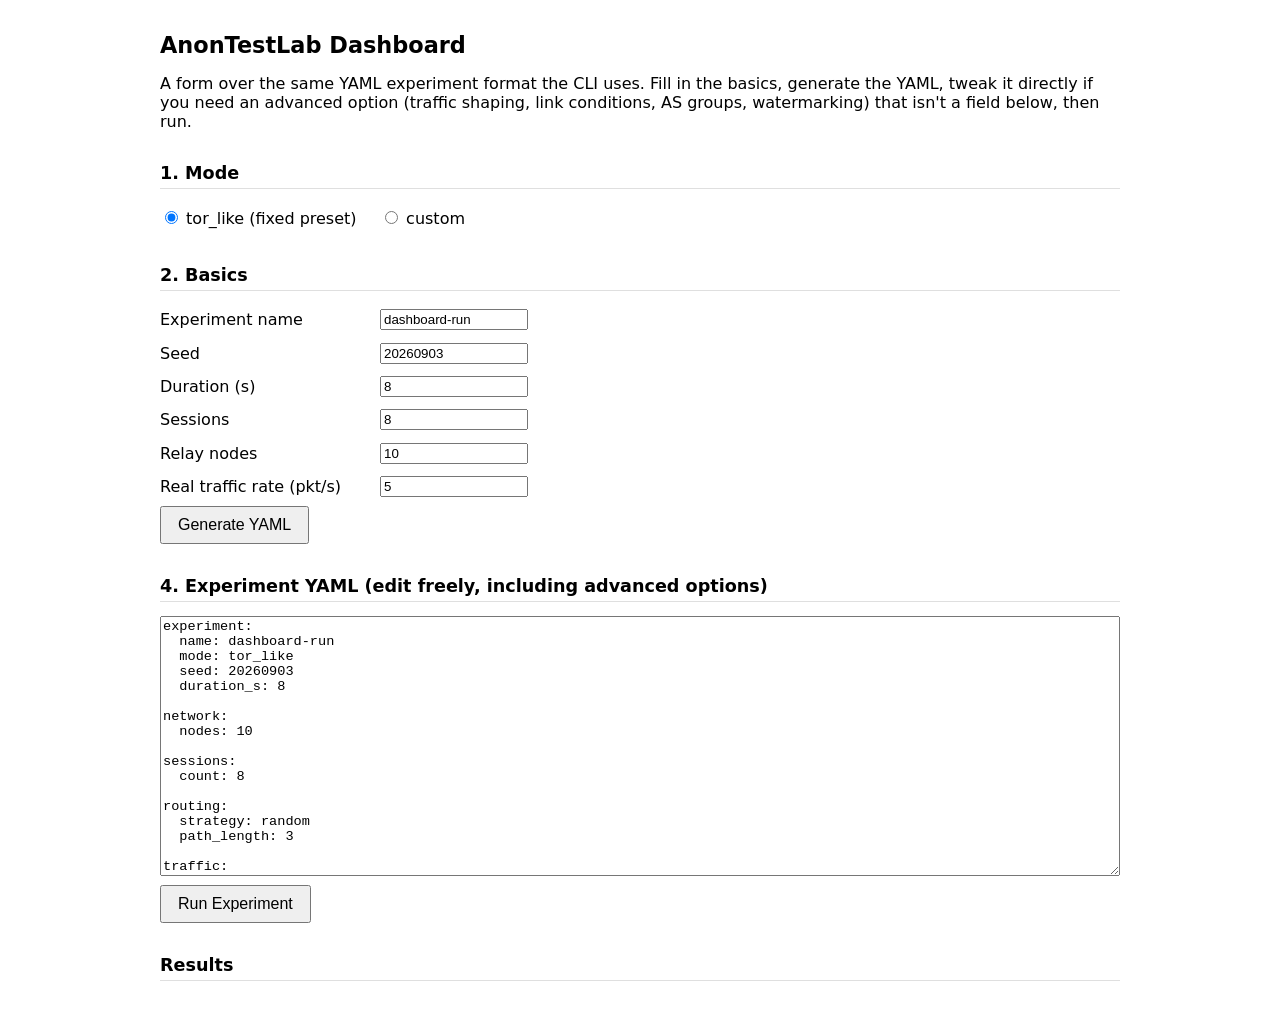
==== anontestlab/dashboard/static/index.html @ 92774457 "Initial commit: AnonTestLab v0.2 A real local network emulator for evaluating anonymous communicatio" ====
<!doctype html>
<html lang="en">
<head>
<meta charset="utf-8">
<title>AnonTestLab Dashboard</title>
<style>
  :root { color-scheme: light dark; }
  body { font-family: -apple-system, system-ui, sans-serif; max-width: 960px; margin: 2rem auto; padding: 0 1rem; }
  h1 { font-size: 1.4rem; }
  h2 { font-size: 1.1rem; margin-top: 2rem; border-bottom: 1px solid #8884; padding-bottom: .3rem; }
  fieldset { border: 1px solid #8884; border-radius: 8px; margin-bottom: 1rem; }
  legend { font-weight: 600; padding: 0 .4rem; }
  label { display: inline-block; min-width: 220px; margin: .3rem 0; }
  input[type=number], input[type=text], select { width: 140px; }
  .row { display: flex; align-items: center; margin: .3rem 0; flex-wrap: wrap; }
  .hidden { display: none !important; }
  textarea { width: 100%; min-height: 260px; font-family: ui-monospace, monospace; font-size: .85rem; box-sizing: border-box; }
  button { padding: .5rem 1rem; font-size: 1rem; cursor: pointer; margin-right: .5rem; }
  table { border-collapse: collapse; width: 100%; margin-top: .5rem; }
  td, th { border: 1px solid #8884; padding: .3rem .6rem; text-align: left; font-size: .9rem; }
  #status { margin: .5rem 0; font-style: italic; }
  #error { color: #c0392b; white-space: pre-wrap; }
</style>
</head>
<body>
<h1>AnonTestLab Dashboard</h1>
<p>A form over the same YAML experiment format the CLI uses. Fill in the
basics, generate the YAML, tweak it directly if you need an advanced
option (traffic shaping, link conditions, AS groups, watermarking) that
isn't a field below, then run.</p>

<h2>1. Mode</h2>
<div class="row">
  <label><input type="radio" name="mode" value="tor_like" checked onchange="onModeChange()"> tor_like (fixed preset)</label>
  <label><input type="radio" name="mode" value="custom" onchange="onModeChange()"> custom</label>
</div>

<h2>2. Basics</h2>
<div class="row"><label for="name">Experiment name</label><input type="text" id="name" value="dashboard-run"></div>
<div class="row"><label for="seed">Seed</label><input type="number" id="seed" value="20260903"></div>
<div class="row"><label for="duration_s">Duration (s)</label><input type="number" id="duration_s" value="8" step="0.5"></div>
<div class="row"><label for="num_sessions">Sessions</label><input type="number" id="num_sessions" value="8"></div>
<div class="row"><label for="num_nodes">Relay nodes</label><input type="number" id="num_nodes" value="10"></div>
<div class="row"><label for="real_rate">Real traffic rate (pkt/s)</label><input type="number" id="real_rate" value="5" step="0.5"></div>

<fieldset id="custom-fields">
<legend>3. Custom-only</legend>

<div class="row"><label for="path_length">Path length (hops)</label><input type="number" id="path_length" value="3"></div>
<div class="row"><label for="num_paths">Number of paths</label><input type="number" id="num_paths" value="1" onchange="onPathsChange()"></div>
<div class="row" id="split-row"><label for="split_strategy">Split strategy</label>
  <select id="split_strategy"><option value="round_robin">round_robin</option><option value="random">random</option></select>
</div>

<div class="row"><label><input type="checkbox" id="cover_enabled" onchange="onCoverChange()"> Enable cover traffic</label></div>
<div class="row hidden" id="cover-fields">
  <label for="cover_rate">Cover rate (pkt/s)</label><input type="number" id="cover_rate" value="5" step="0.5">
  <label for="cover_drop">Drop probability/hop</label><input type="number" id="cover_drop" value="0" step="0.05" min="0" max="1">
</div>

<div class="row"><label for="crypto_algorithm">Crypto algorithm</label>
  <select id="crypto_algorithm">
    <option value="none">none</option>
    <option value="aes256gcm" selected>aes256gcm</option>
    <option value="chacha20poly1305">chacha20poly1305</option>
  </select>
</div>

<div class="row"><label>Adversaries</label>
  <label style="min-width:auto; margin-right:1rem"><input type="checkbox" id="adv_global" checked> global_observer</label>
  <label style="min-width:auto; margin-right:1rem"><input type="checkbox" id="adv_compromise" onchange="onCompromiseChange()"> path_compromise</label>
  <label style="min-width:auto"><input type="checkbox" id="adv_watermark"> watermark</label>
</div>
<div class="row hidden" id="compromise-fields">
  <label for="compromised_fraction">Compromised fraction</label><input type="number" id="compromised_fraction" value="0.1" step="0.05" min="0" max="1">
  <label for="compromise_trials">Monte Carlo trials</label><input type="number" id="compromise_trials" value="2000">
</div>
</fieldset>

<div class="row">
  <button onclick="generateYaml()">Generate YAML</button>
</div>

<h2>4. Experiment YAML (edit freely, including advanced options)</h2>
<textarea id="yaml"></textarea>

<div class="row">
  <button onclick="runExperiment()">Run Experiment</button>
</div>
<div id="status"></div>
<div id="error"></div>

<h2>Results</h2>
<div id="results"></div>

<script>
function onModeChange() {
  const custom = document.querySelector('input[name=mode]:checked').value === 'custom';
  document.getElementById('custom-fields').classList.toggle('hidden', !custom);
}
function onCoverChange() {
  document.getElementById('cover-fields').classList.toggle('hidden', !document.getElementById('cover_enabled').checked);
}
function onCompromiseChange() {
  document.getElementById('compromise-fields').classList.toggle('hidden', !document.getElementById('adv_compromise').checked);
}
function onPathsChange() {
  document.getElementById('split-row').classList.toggle('hidden', Number(document.getElementById('num_paths').value) <= 1);
}
onModeChange(); onCoverChange(); onCompromiseChange(); onPathsChange();

function val(id) { return document.getElementById(id).value; }
function checked(id) { return document.getElementById(id).checked; }

function generateYaml() {
  const mode = document.querySelector('input[name=mode]:checked').value;
  const lines = [];
  lines.push('experiment:');
  lines.push(`  name: ${val('name')}`);
  lines.push(`  mode: ${mode}`);
  lines.push(`  seed: ${val('seed')}`);
  lines.push(`  duration_s: ${val('duration_s')}`);
  lines.push('');
  lines.push('network:');
  lines.push(`  nodes: ${val('num_nodes')}`);
  lines.push('');
  lines.push('sessions:');
  lines.push(`  count: ${val('num_sessions')}`);
  lines.push('');

  if (mode === 'tor_like') {
    lines.push('routing:');
    lines.push('  strategy: random');
    lines.push('  path_length: 3');
    lines.push('');
    lines.push('traffic:');
    lines.push(`  real_rate: ${val('real_rate')}`);
    lines.push('  cover_rate: 0');
    lines.push('');
    lines.push('adversary:');
    lines.push('  type: global_observer');
  } else {
    const numPaths = Number(val('num_paths')) || 1;
    lines.push('routing:');
    if (numPaths > 1) {
      lines.push('  paths:');
      for (let i = 0; i < numPaths; i++) {
        lines.push('    - strategy: random');
        lines.push(`      path_length: ${val('path_length')}`);
      }
      lines.push(`  split_strategy: ${val('split_strategy')}`);
    } else {
      lines.push('  strategy: random');
      lines.push(`  path_length: ${val('path_length')}`);
    }
    lines.push('');
    lines.push('traffic:');
    lines.push(`  real_rate: ${val('real_rate')}`);
    if (checked('cover_enabled')) {
      lines.push(`  cover_rate: ${val('cover_rate')}`);
      lines.push('');
      lines.push('cover_behaviour:');
      lines.push(`  drop_probability: ${val('cover_drop')}`);
    } else {
      lines.push('  cover_rate: 0');
    }
    lines.push('');
    lines.push('crypto:');
    lines.push(`  algorithm: ${val('crypto_algorithm')}`);
    lines.push('');

    const advTypes = [];
    if (checked('adv_global')) advTypes.push('global_observer');
    if (checked('adv_compromise')) advTypes.push('path_compromise');
    if (checked('adv_watermark')) advTypes.push('watermark');
    lines.push('adversary:');
    lines.push(`  types: [${advTypes.join(', ')}]`);
    if (checked('adv_compromise')) {
      lines.push(`  compromised_fraction: ${val('compromised_fraction')}`);
      lines.push(`  compromise_trials: ${val('compromise_trials')}`);
    }
  }
  document.getElementById('yaml').value = lines.join('\n') + '\n';
}
generateYaml();

async function runExperiment() {
  const statusEl = document.getElementById('status');
  const errorEl = document.getElementById('error');
  const resultsEl = document.getElementById('results');
  errorEl.textContent = '';
  resultsEl.innerHTML = '';
  statusEl.textContent = 'Running: this spawns real relay subprocesses and waits out the experiment duration, so it can take a while...';
  try {
    const resp = await fetch('/api/run', {
      method: 'POST',
      headers: { 'Content-Type': 'application/json' },
      body: JSON.stringify({ yaml_text: document.getElementById('yaml').value }),
    });
    const data = await resp.json();
    if (!resp.ok) {
      throw new Error(data.detail || `HTTP ${resp.status}`);
    }
    statusEl.textContent = `Done, written to ${data.out_dir}/`;
    resultsEl.appendChild(metricsTable(data.name, data.metrics));
    if (data.baseline) {
      resultsEl.appendChild(compareTable(data.baseline.name, data.baseline.metrics, data.name, data.metrics));
    }
  } catch (e) {
    statusEl.textContent = '';
    errorEl.textContent = 'Error: ' + e.message;
  }
}

function fmt(v) {
  if (v === null || v === undefined) return 'nan';
  if (typeof v === 'number' && !Number.isInteger(v)) return v.toFixed(4);
  return String(v);
}

function metricsTable(name, metrics) {
  const table = document.createElement('table');
  table.innerHTML = `<caption>${name}</caption><tr><th>metric</th><th>value</th></tr>` +
    Object.entries(metrics).map(([k, v]) => `<tr><td>${k}</td><td>${fmt(v)}</td></tr>`).join('');
  return table;
}

function compareTable(baseName, baseMetrics, treatName, treatMetrics) {
  const keys = [...new Set([...Object.keys(baseMetrics), ...Object.keys(treatMetrics)])].sort();
  const table = document.createElement('table');
  table.innerHTML = `<caption>Baseline comparison (${baseName} vs ${treatName})</caption>` +
    `<tr><th>metric</th><th>${baseName}</th><th>${treatName}</th></tr>` +
    keys.map(k => `<tr><td>${k}</td><td>${fmt(baseMetrics[k])}</td><td>${fmt(treatMetrics[k])}</td></tr>`).join('');
  return table;
}
</script>
</body>
</html>
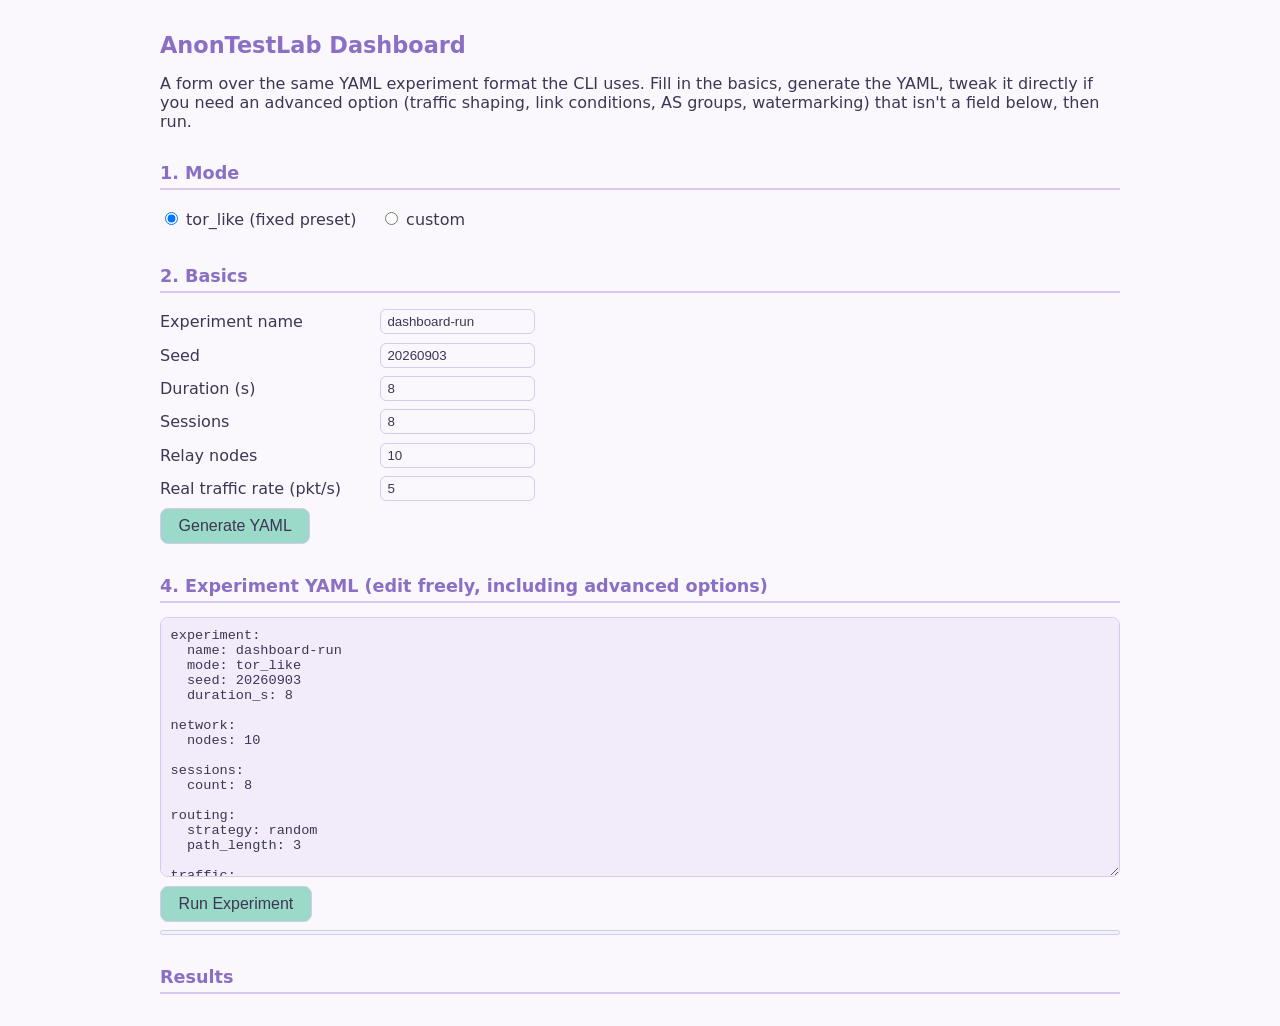
==== commit 521b4b96: "Add a pastel color theme to the dashboard Lavender/mint/peach palette via CSS variables, with dark-m" ====
--- a/anontestlab/dashboard/static/index.html
+++ b/anontestlab/dashboard/static/index.html
@@ -4,22 +4,118 @@
 <meta charset="utf-8">
 <title>AnonTestLab Dashboard</title>
 <style>
-  :root { color-scheme: light dark; }
-  body { font-family: -apple-system, system-ui, sans-serif; max-width: 960px; margin: 2rem auto; padding: 0 1rem; }
-  h1 { font-size: 1.4rem; }
-  h2 { font-size: 1.1rem; margin-top: 2rem; border-bottom: 1px solid #8884; padding-bottom: .3rem; }
-  fieldset { border: 1px solid #8884; border-radius: 8px; margin-bottom: 1rem; }
-  legend { font-weight: 600; padding: 0 .4rem; }
+  :root {
+    color-scheme: light dark;
+    --bg: #faf7fd;
+    --surface: #f2ecfa;
+    --surface-alt: #eaf6f3;
+    --border: #d9c9ef;
+    --accent: #a892d8;
+    --accent-strong: #8a6fc4;
+    --mint: #9bd9c8;
+    --peach: #f5c9a8;
+    --pink: #eab8c4;
+    --text: #3c3752;
+    --text-soft: #746e8c;
+  }
+  @media (prefers-color-scheme: dark) {
+    :root {
+      --bg: #211f2e;
+      --surface: #2b2740;
+      --surface-alt: #24303a;
+      --border: #473f66;
+      --accent: #c3b0ec;
+      --accent-strong: #d6c6f7;
+      --mint: #8fd6c2;
+      --peach: #e3b78f;
+      --pink: #e3a9ba;
+      --text: #e9e5f7;
+      --text-soft: #b3accf;
+    }
+  }
+  body {
+    font-family: -apple-system, system-ui, sans-serif;
+    max-width: 960px;
+    margin: 2rem auto;
+    padding: 0 1rem;
+    background: var(--bg);
+    color: var(--text);
+  }
+  h1 { font-size: 1.4rem; color: var(--accent-strong); }
+  h2 {
+    font-size: 1.1rem;
+    margin-top: 2rem;
+    border-bottom: 2px solid var(--border);
+    padding-bottom: .3rem;
+    color: var(--accent-strong);
+  }
+  fieldset {
+    border: 1px solid var(--border);
+    border-radius: 10px;
+    margin-bottom: 1rem;
+    background: var(--surface);
+  }
+  legend { font-weight: 600; padding: 0 .5rem; color: var(--accent-strong); }
   label { display: inline-block; min-width: 220px; margin: .3rem 0; }
-  input[type=number], input[type=text], select { width: 140px; }
+  input[type=number], input[type=text], select {
+    width: 140px;
+    border: 1px solid var(--border);
+    border-radius: 6px;
+    background: var(--bg);
+    color: var(--text);
+    padding: .25rem .4rem;
+  }
+  input[type=checkbox] { accent-color: var(--accent); }
   .row { display: flex; align-items: center; margin: .3rem 0; flex-wrap: wrap; }
   .hidden { display: none !important; }
-  textarea { width: 100%; min-height: 260px; font-family: ui-monospace, monospace; font-size: .85rem; box-sizing: border-box; }
-  button { padding: .5rem 1rem; font-size: 1rem; cursor: pointer; margin-right: .5rem; }
-  table { border-collapse: collapse; width: 100%; margin-top: .5rem; }
-  td, th { border: 1px solid #8884; padding: .3rem .6rem; text-align: left; font-size: .9rem; }
-  #status { margin: .5rem 0; font-style: italic; }
+  textarea {
+    width: 100%;
+    min-height: 260px;
+    font-family: ui-monospace, monospace;
+    font-size: .85rem;
+    box-sizing: border-box;
+    border: 1px solid var(--border);
+    border-radius: 8px;
+    background: var(--surface);
+    color: var(--text);
+    padding: .6rem;
+  }
+  button {
+    padding: .5rem 1.1rem;
+    font-size: 1rem;
+    cursor: pointer;
+    margin-right: .5rem;
+    border: 1px solid var(--border);
+    border-radius: 8px;
+    background: var(--mint);
+    color: var(--text);
+    transition: filter .15s ease;
+  }
+  button:hover { filter: brightness(0.95); }
+  button:disabled { filter: grayscale(0.5); cursor: default; }
+  table {
+    border-collapse: collapse;
+    width: 100%;
+    margin-top: .5rem;
+    border: 1px solid var(--border);
+    border-radius: 8px;
+    overflow: hidden;
+  }
+  td, th { border: 1px solid var(--border); padding: .4rem .6rem; text-align: left; font-size: .9rem; }
+  th { background: var(--surface-alt); color: var(--accent-strong); }
+  caption { text-align: left; font-weight: 600; padding: .3rem 0; color: var(--accent-strong); }
+  #status { margin: .5rem 0; font-style: italic; color: var(--text-soft); }
   #error { color: #c0392b; white-space: pre-wrap; }
+  #progress {
+    font-family: ui-monospace, monospace;
+    font-size: .85rem;
+    margin: .3rem 0;
+    background: var(--surface-alt);
+    border: 1px solid var(--border);
+    border-radius: 8px;
+    padding: .1rem .8rem;
+  }
+  #progress div { padding: .25rem 0; }
 </style>
 </head>
 <body>
@@ -85,9 +181,10 @@
 <textarea id="yaml"></textarea>
 
 <div class="row">
-  <button onclick="runExperiment()">Run Experiment</button>
+  <button id="run-btn" onclick="runExperiment()">Run Experiment</button>
 </div>
 <div id="status"></div>
+<div id="progress"></div>
 <div id="error"></div>
 
 <h2>Results</h2>
@@ -184,13 +281,70 @@
 }
 generateYaml();
 
+function formatEvent(e) {
+  if (e.type === 'relays_ready') return `${e.num_nodes} relays ready`;
+  if (e.type === 'session_complete') {
+    const buildMs = (e.build_delay_s * 1000).toFixed(0);
+    return `session ${e.completed}/${e.total} complete (${e.real_delivered}/${e.real_sent} real delivered, build ${buildMs}ms)`;
+  }
+  if (e.type === 'session_failed') return `session ${e.completed}/${e.total} FAILED: ${e.error}`;
+  if (e.type === 'experiment_complete') {
+    return e.sessions_failed ? `${e.sessions_failed}/${e.total} session(s) failed` : 'experiment complete';
+  }
+  return e.type;
+}
+
+function pollUntilDone(progressEl) {
+  const statusEl = document.getElementById('status');
+  const errorEl = document.getElementById('error');
+  const resultsEl = document.getElementById('results');
+  let seen = 0;
+  return new Promise((resolve, reject) => {
+    async function tick() {
+      try {
+        const resp = await fetch('/api/status');
+        const data = await resp.json();
+        for (; seen < data.events.length; seen++) {
+          const line = document.createElement('div');
+          line.textContent = formatEvent(data.events[seen]);
+          progressEl.appendChild(line);
+        }
+        if (data.active) {
+          setTimeout(tick, 700);
+          return;
+        }
+        if (data.error) {
+          statusEl.textContent = '';
+          errorEl.textContent = 'Error: ' + data.error;
+        } else if (data.result) {
+          statusEl.textContent = `Done, written to ${data.result.out_dir}/`;
+          resultsEl.appendChild(metricsTable(data.result.name, data.result.metrics));
+          if (data.result.baseline) {
+            resultsEl.appendChild(compareTable(
+              data.result.baseline.name, data.result.baseline.metrics, data.result.name, data.result.metrics
+            ));
+          }
+        }
+        resolve();
+      } catch (e) {
+        reject(e);
+      }
+    }
+    tick();
+  });
+}
+
 async function runExperiment() {
   const statusEl = document.getElementById('status');
   const errorEl = document.getElementById('error');
   const resultsEl = document.getElementById('results');
+  const progressEl = document.getElementById('progress');
+  const runBtn = document.getElementById('run-btn');
   errorEl.textContent = '';
   resultsEl.innerHTML = '';
-  statusEl.textContent = 'Running: this spawns real relay subprocesses and waits out the experiment duration, so it can take a while...';
+  progressEl.innerHTML = '';
+  statusEl.textContent = 'Starting: this spawns real relay subprocesses...';
+  runBtn.disabled = true;
   try {
     const resp = await fetch('/api/run', {
       method: 'POST',
@@ -201,14 +355,13 @@
     if (!resp.ok) {
       throw new Error(data.detail || `HTTP ${resp.status}`);
     }
-    statusEl.textContent = `Done, written to ${data.out_dir}/`;
-    resultsEl.appendChild(metricsTable(data.name, data.metrics));
-    if (data.baseline) {
-      resultsEl.appendChild(compareTable(data.baseline.name, data.baseline.metrics, data.name, data.metrics));
-    }
+    statusEl.textContent = `Running ${data.name}...`;
+    await pollUntilDone(progressEl);
   } catch (e) {
     statusEl.textContent = '';
     errorEl.textContent = 'Error: ' + e.message;
+  } finally {
+    runBtn.disabled = false;
   }
 }
 
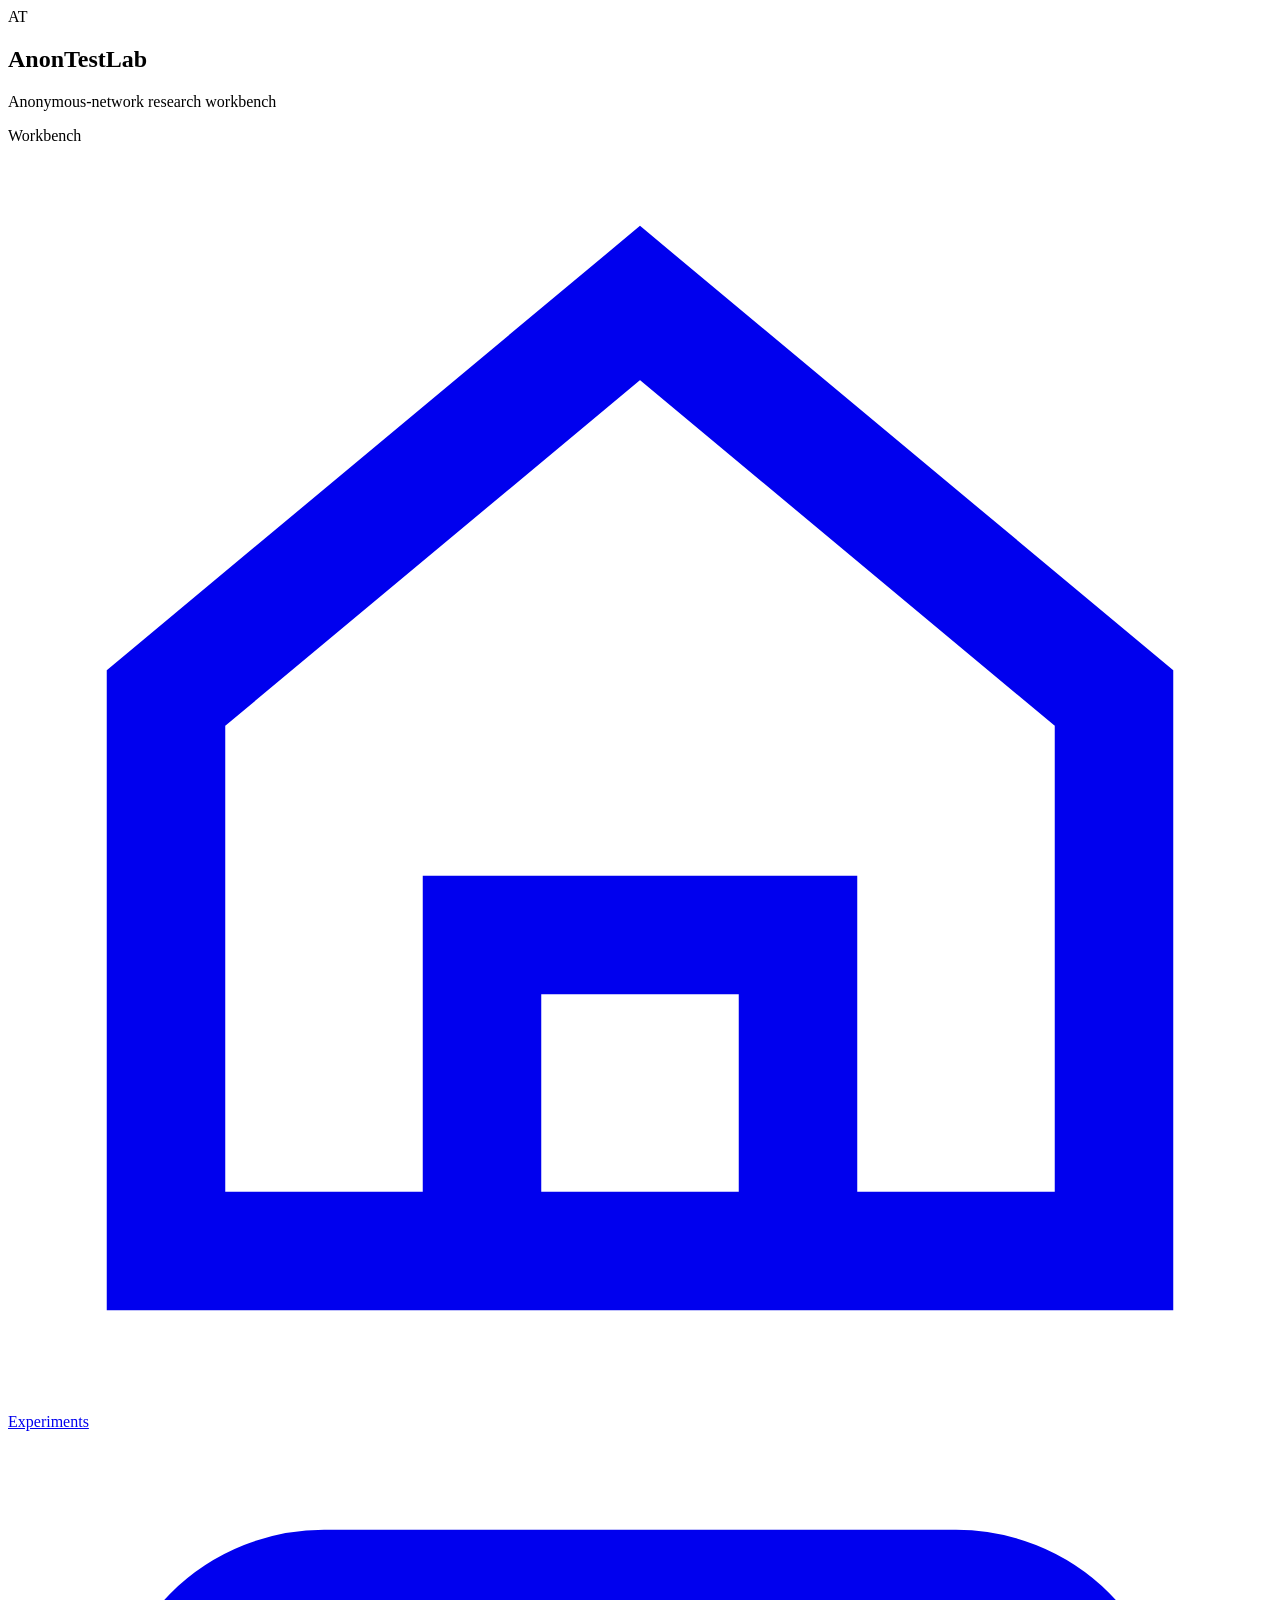
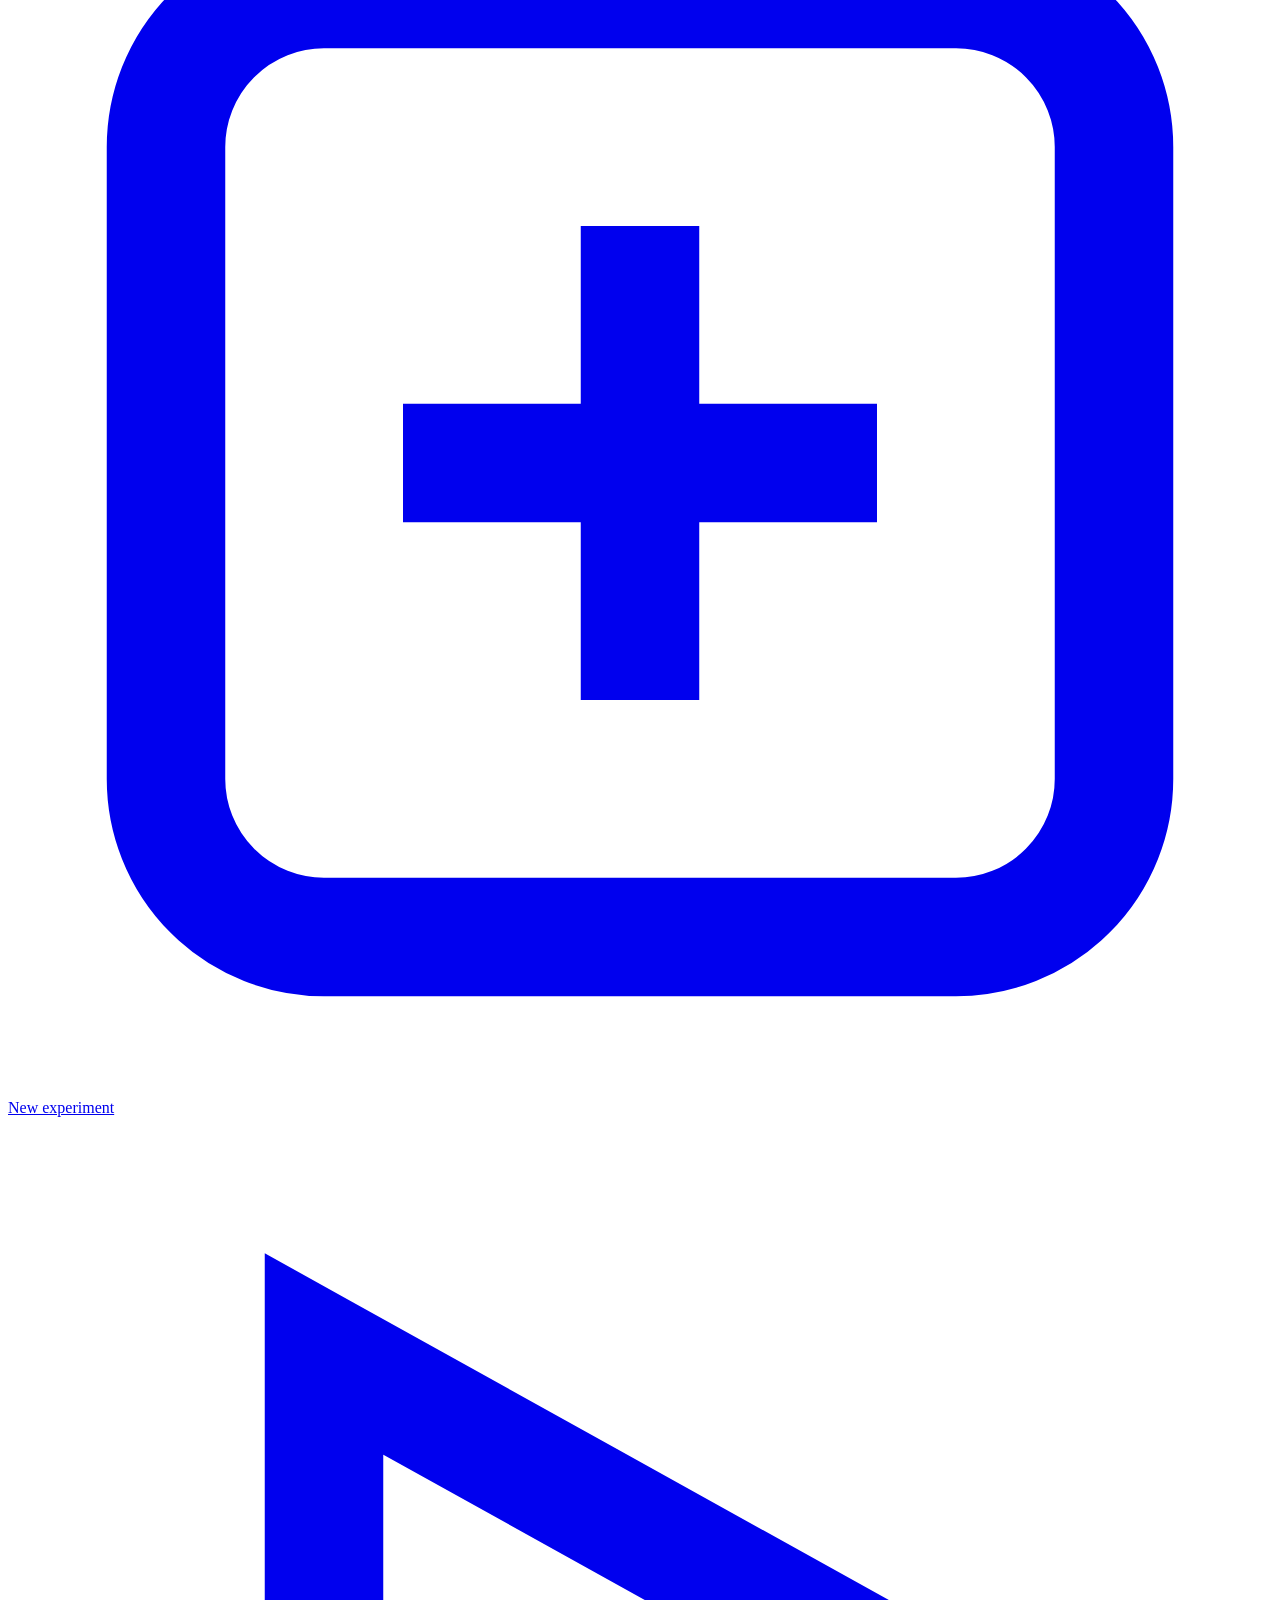
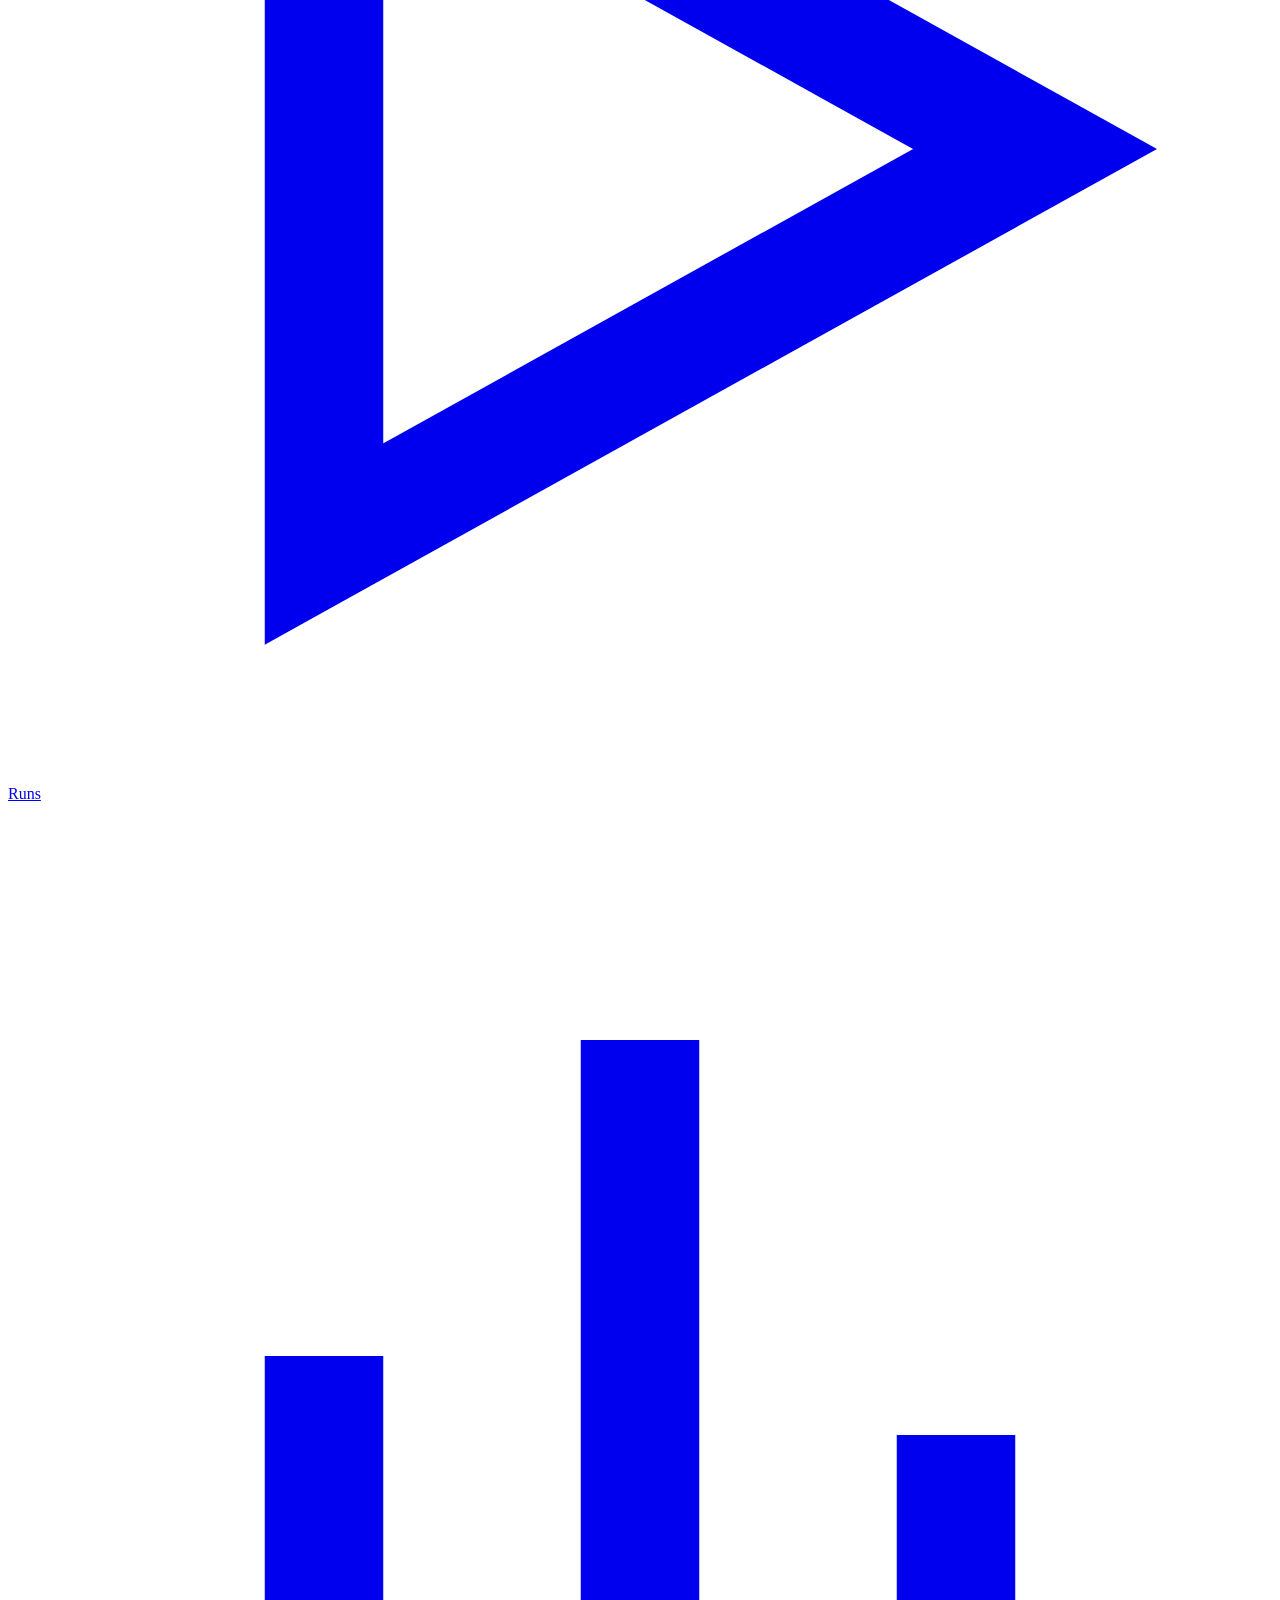
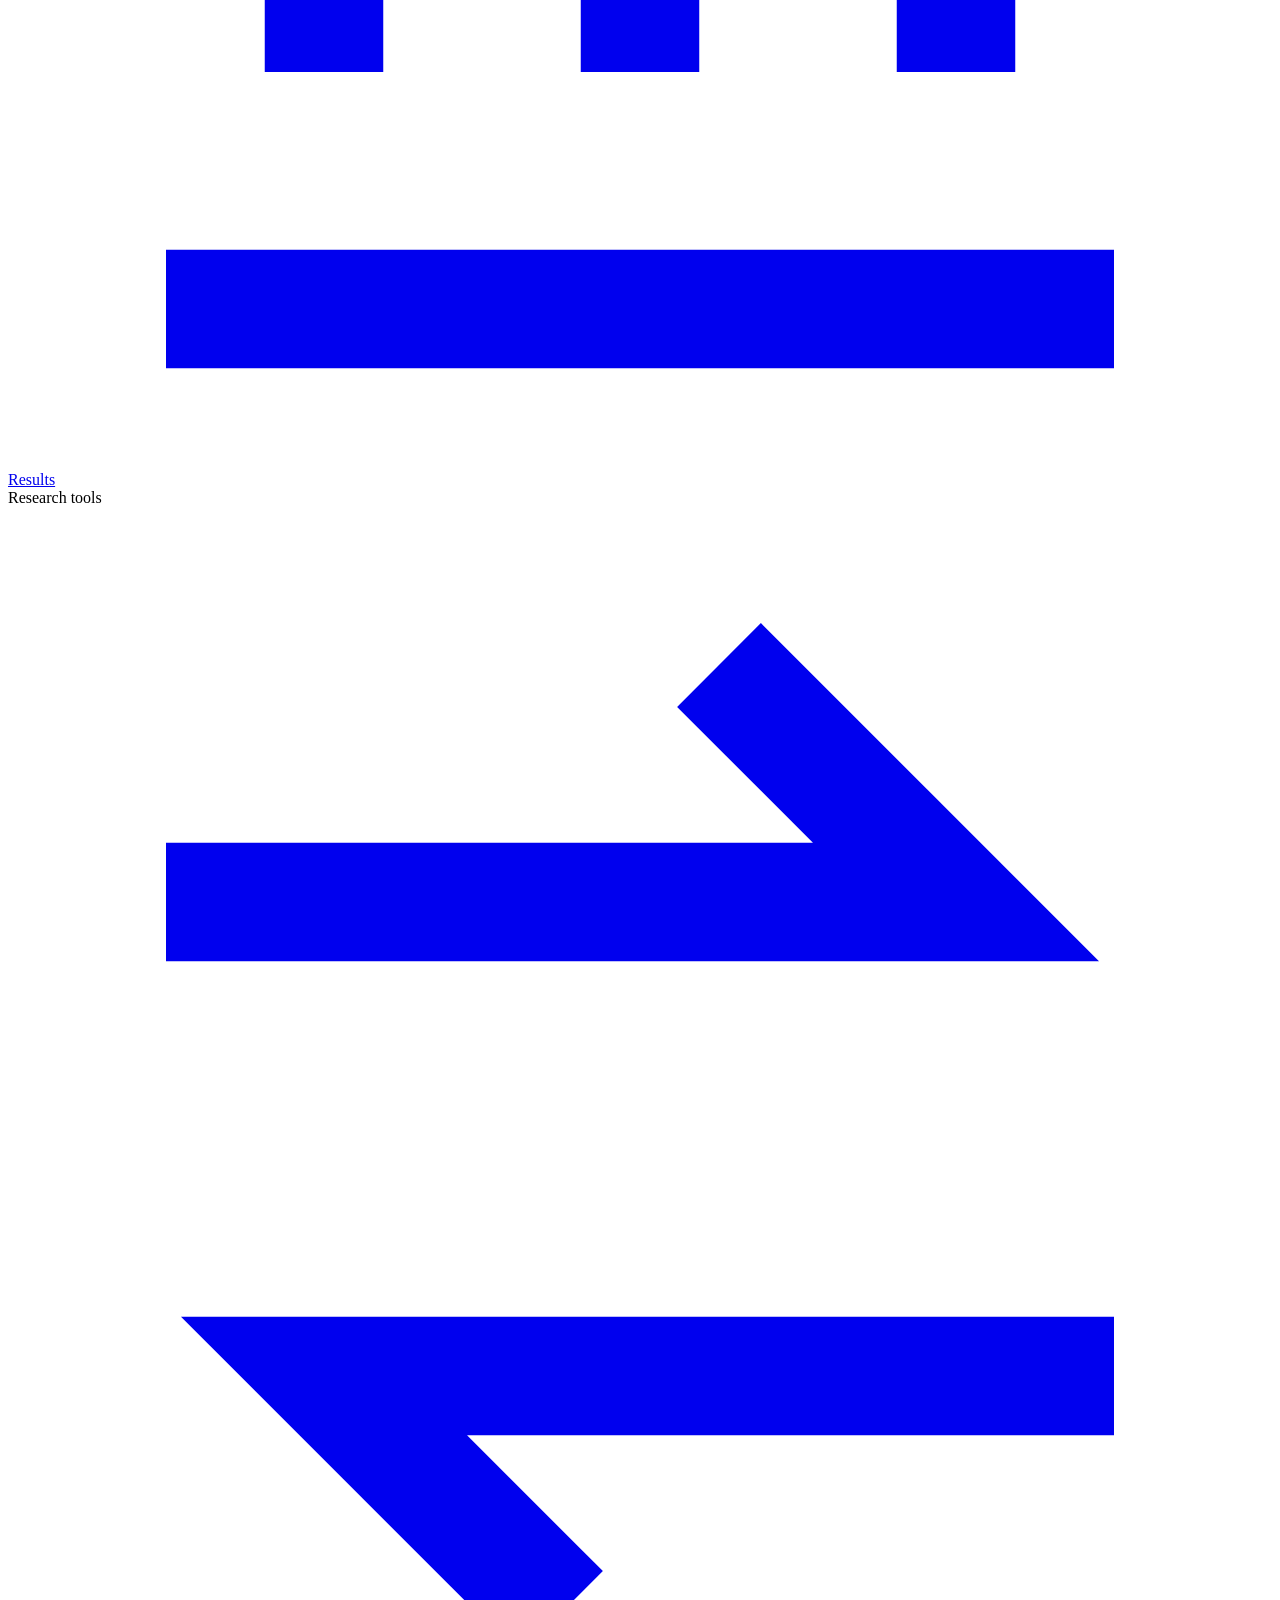
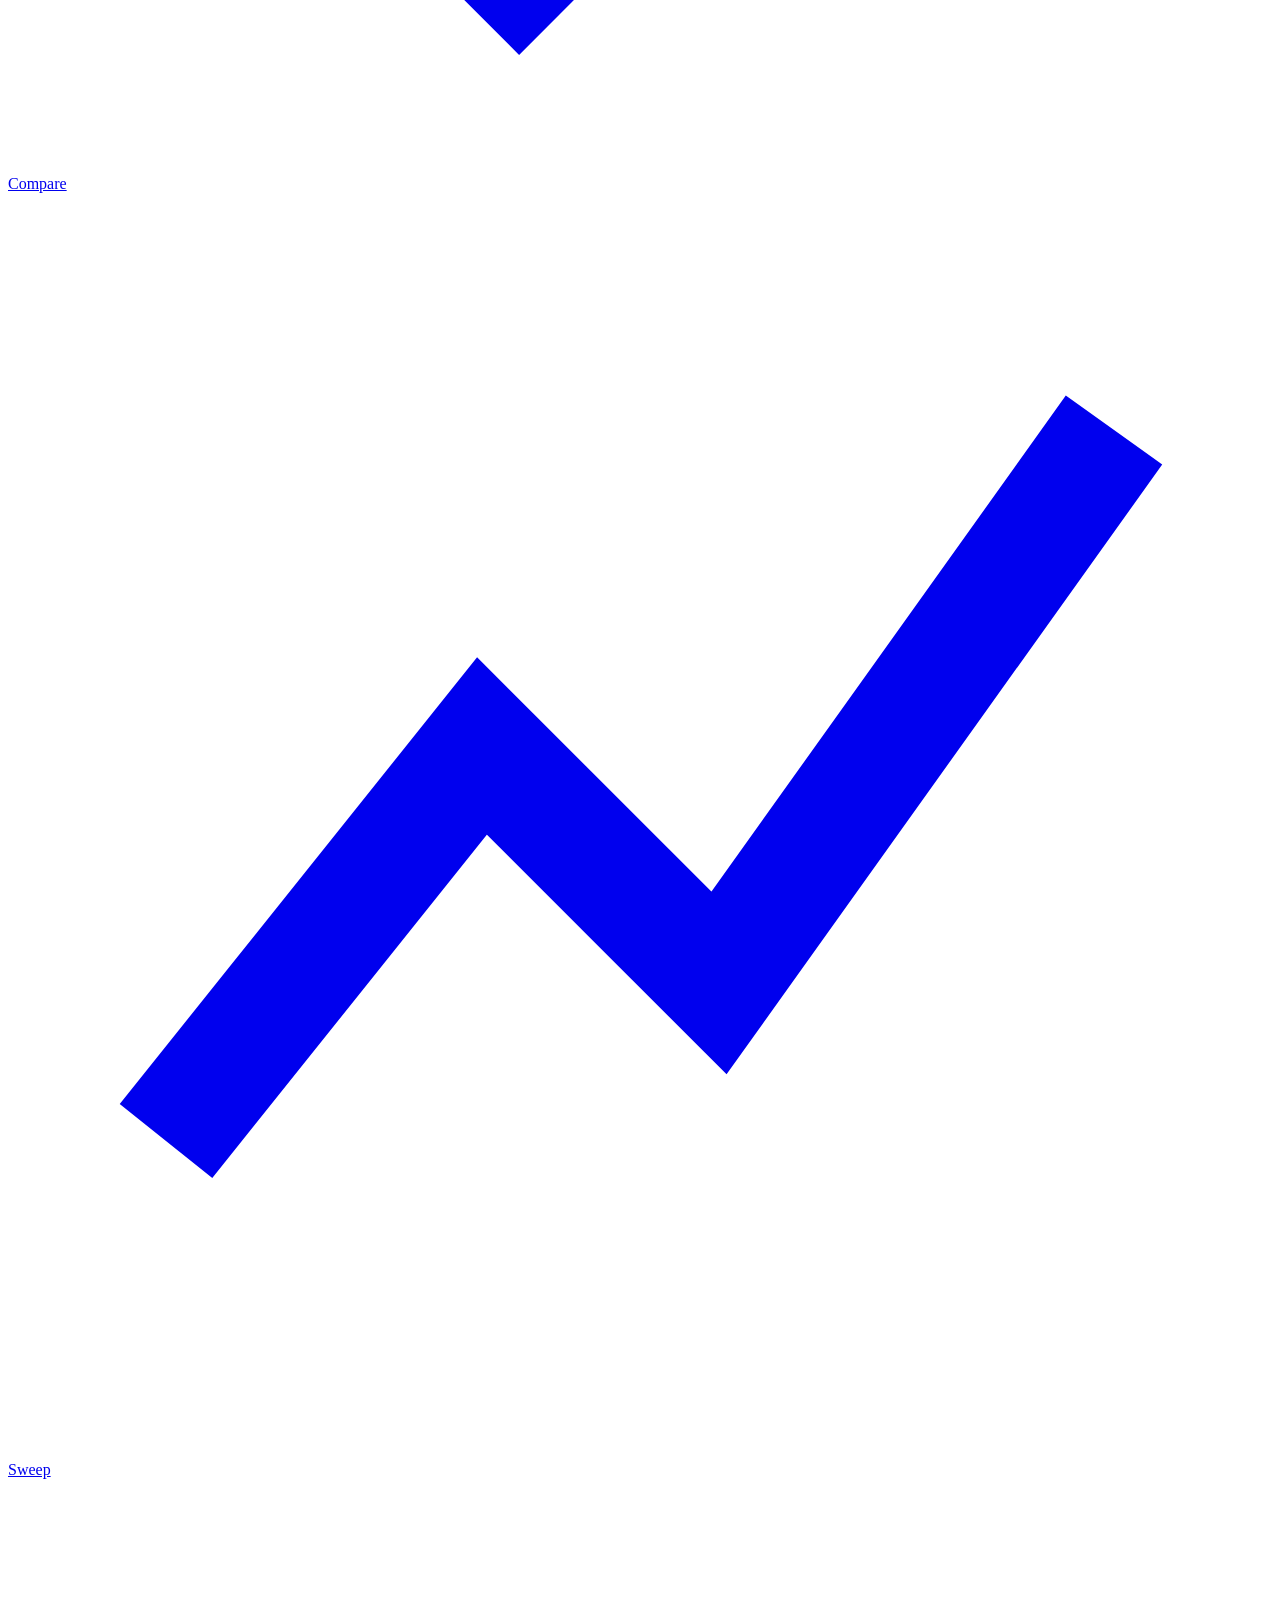
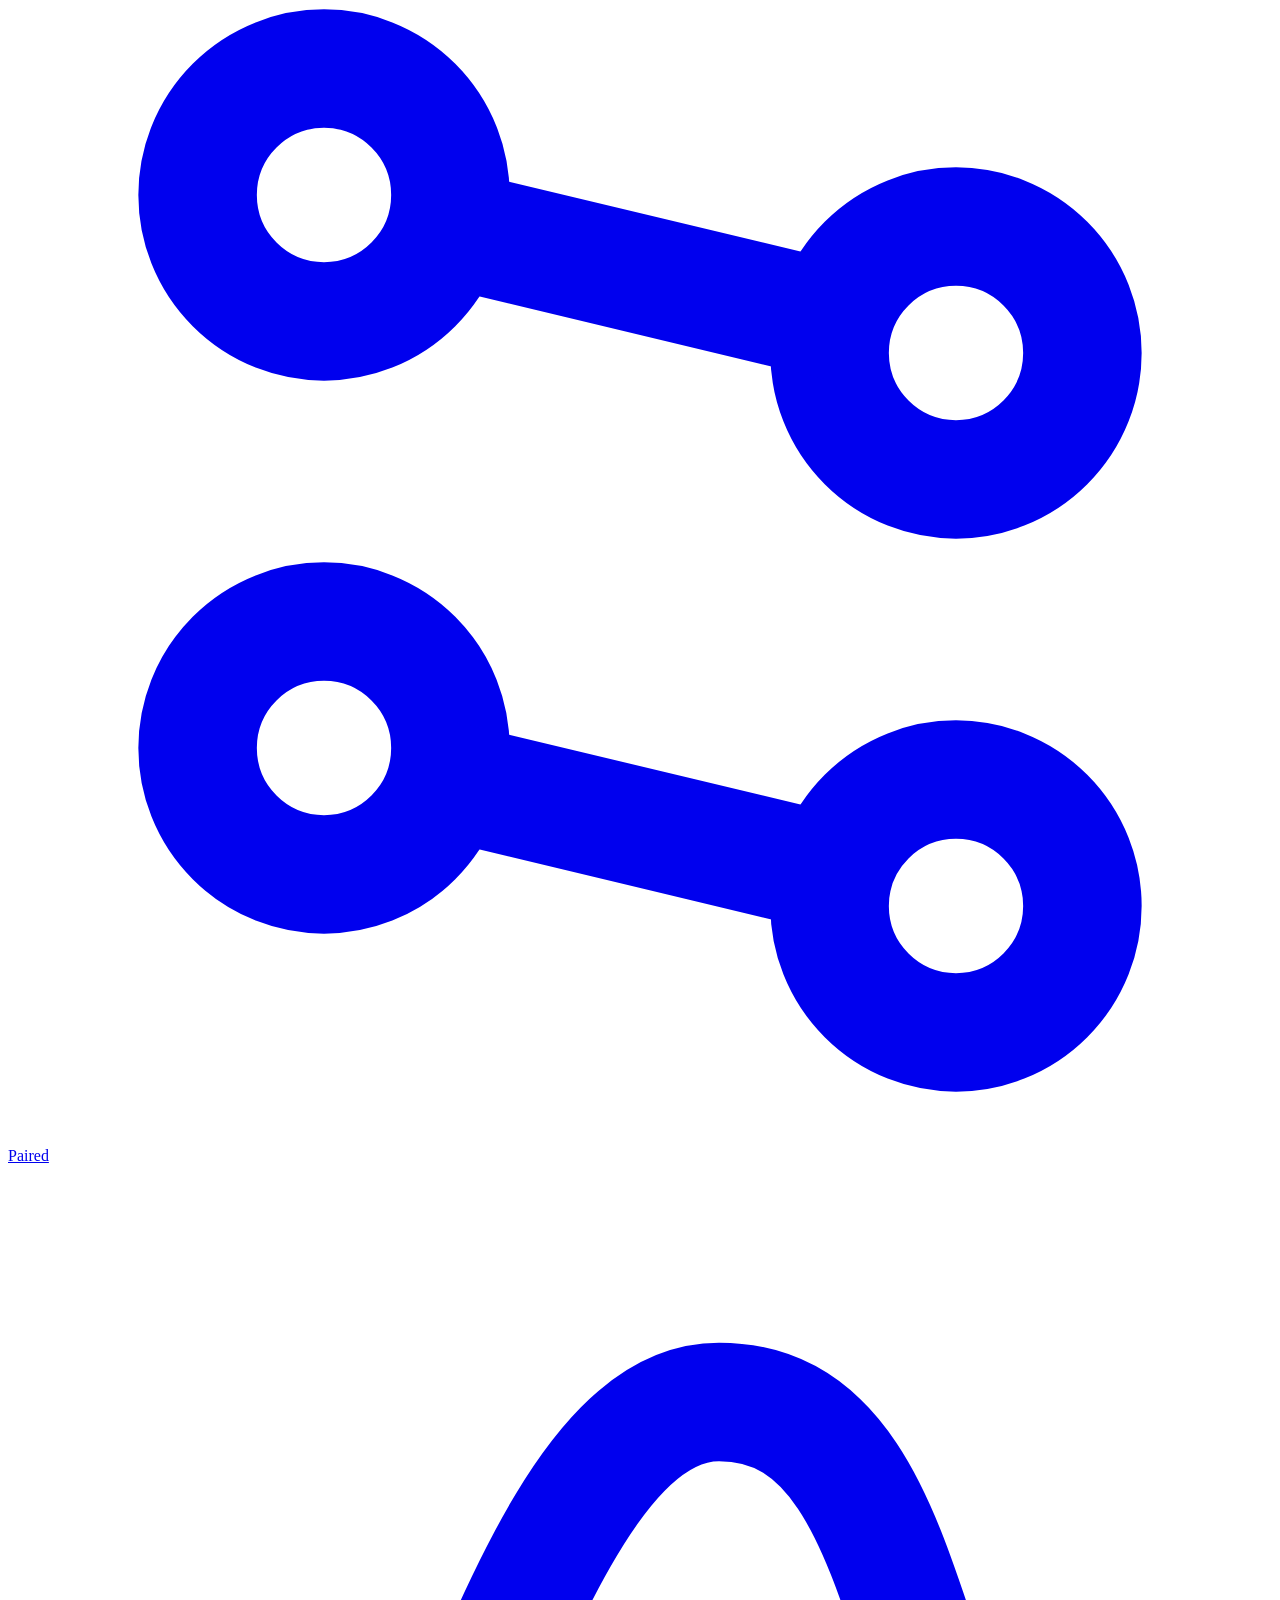
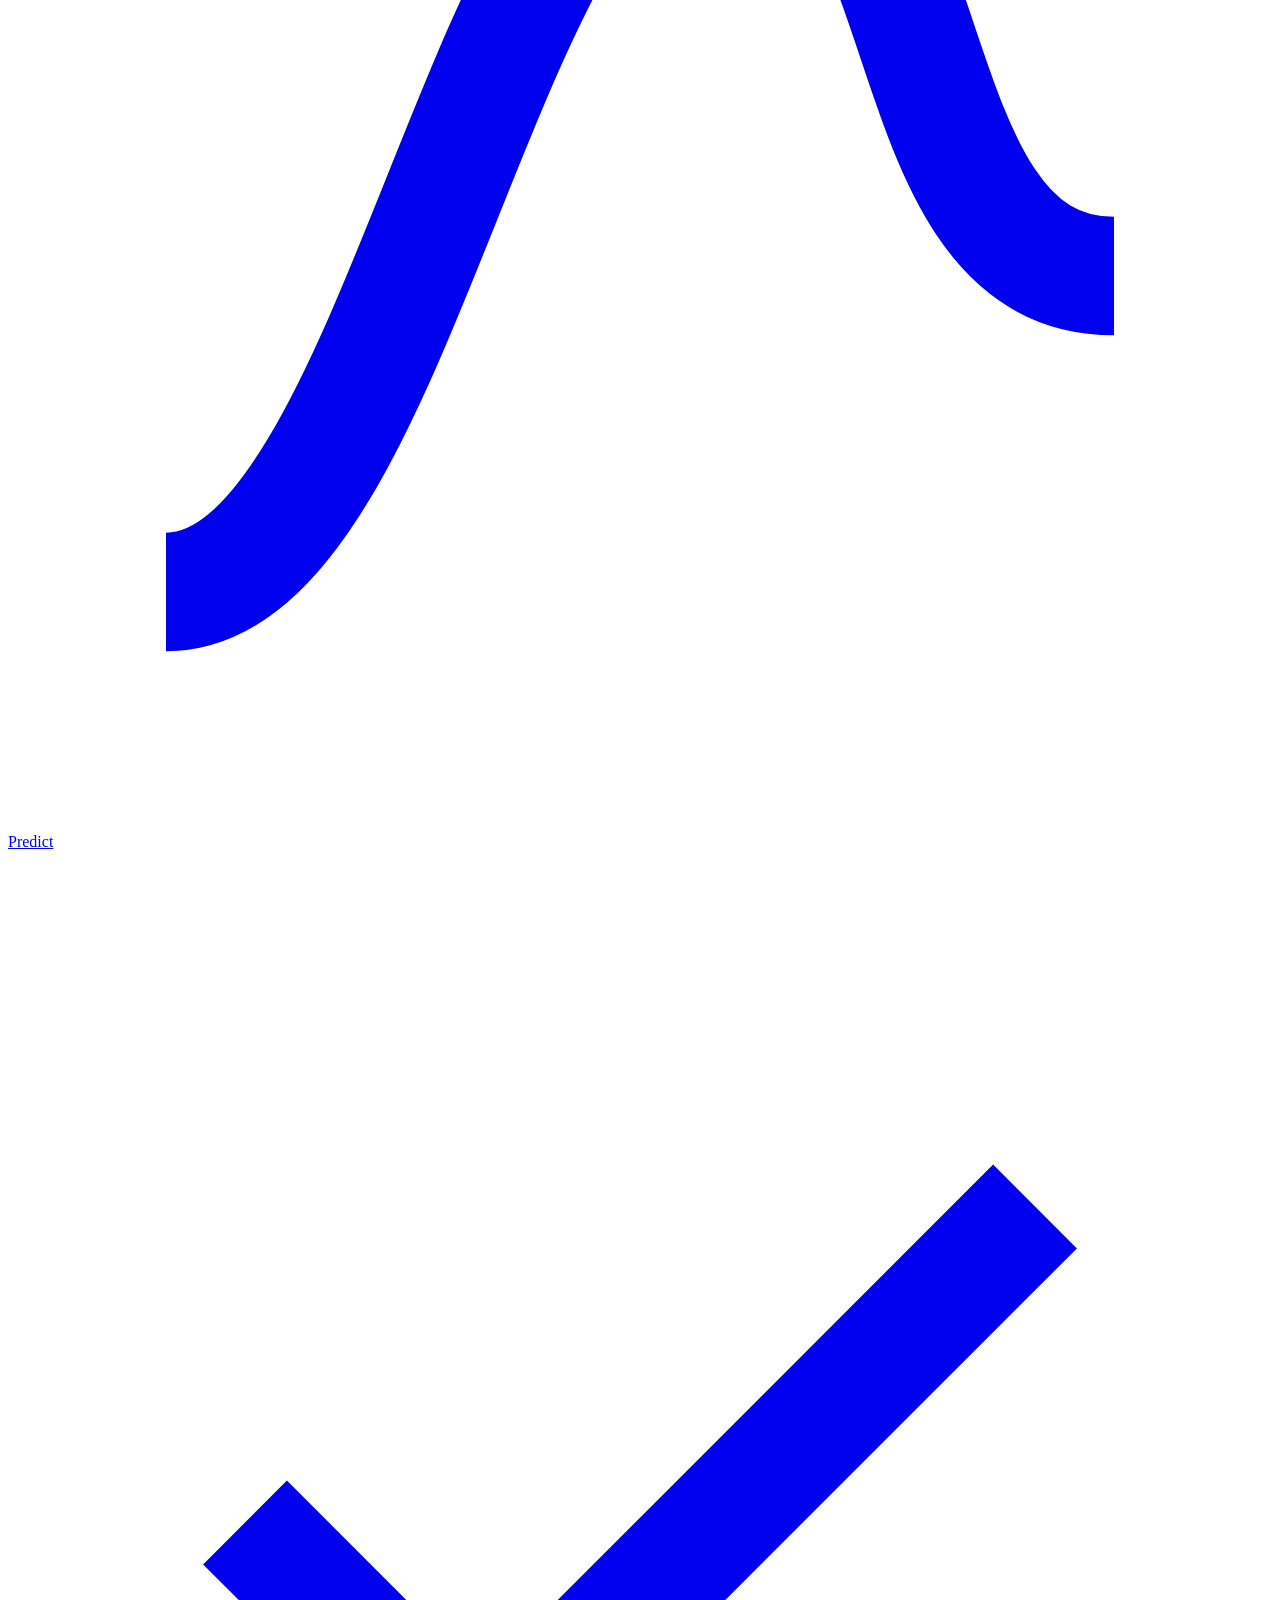
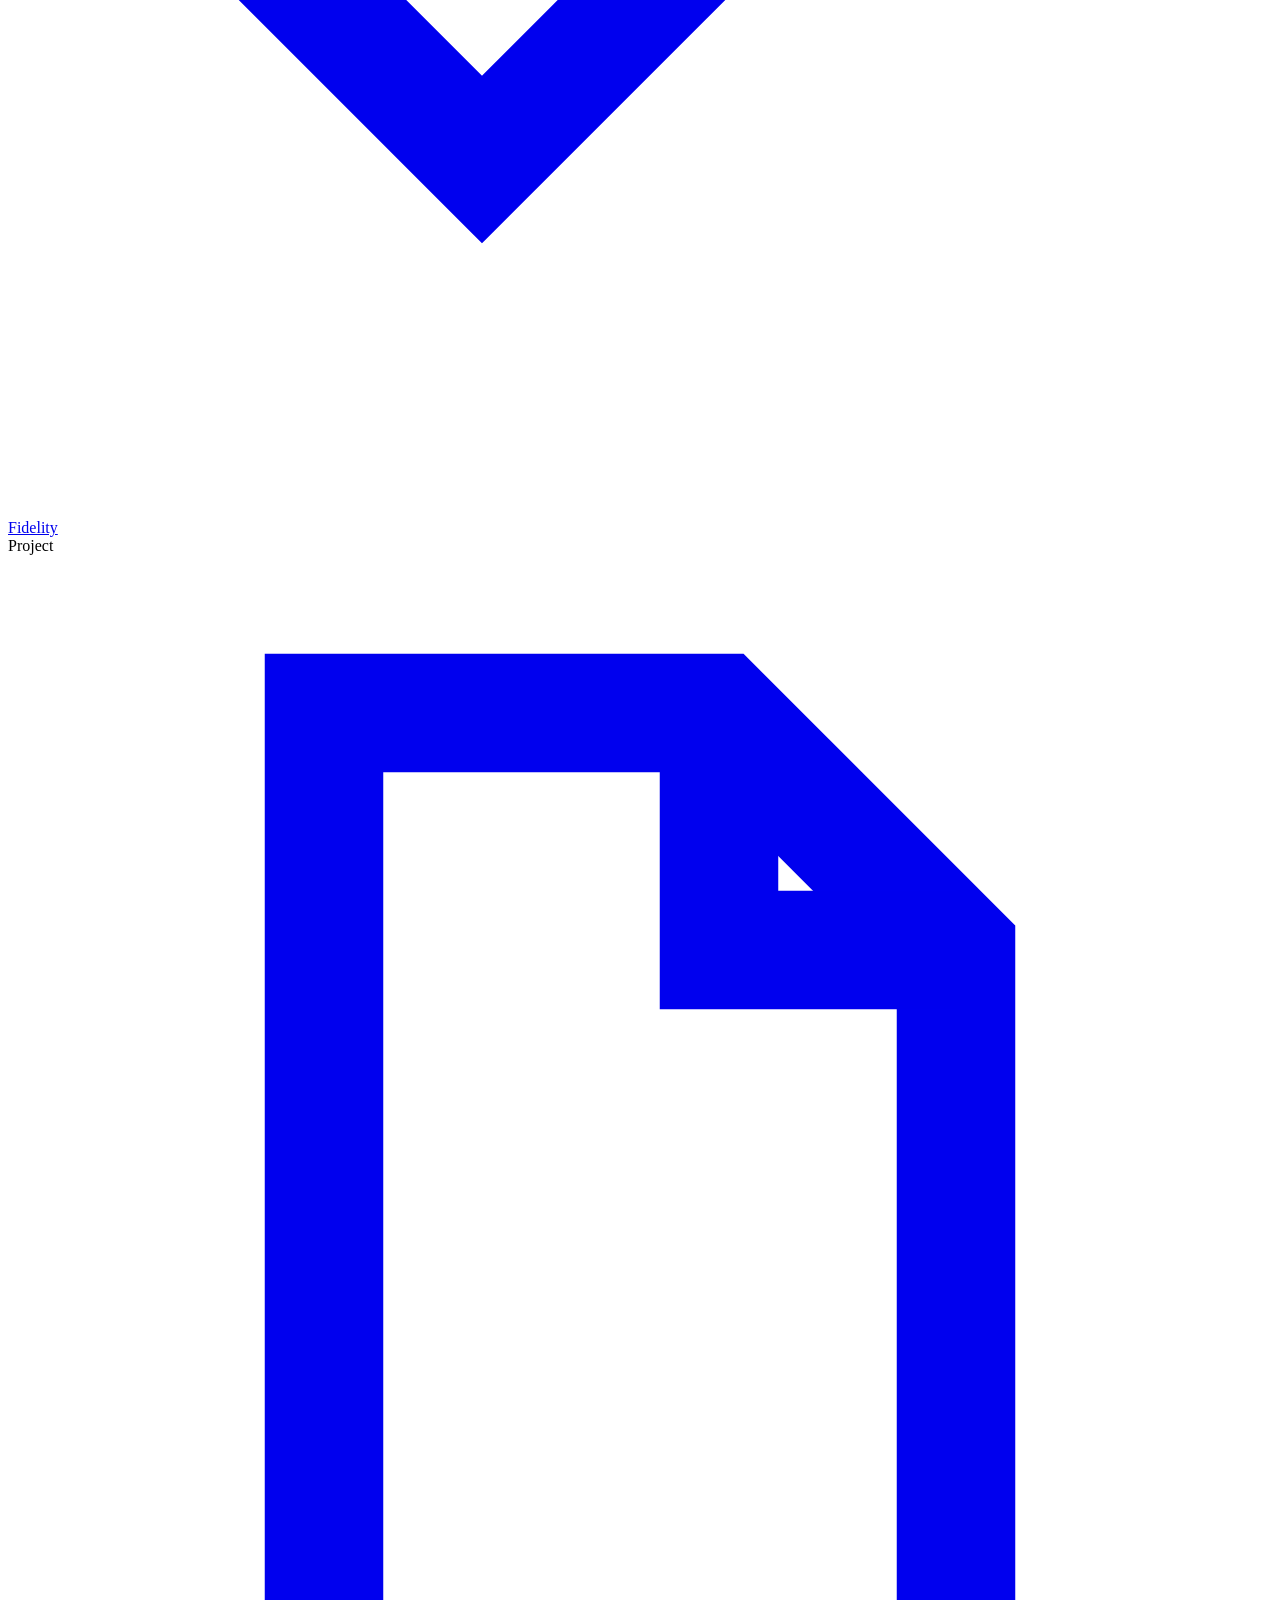
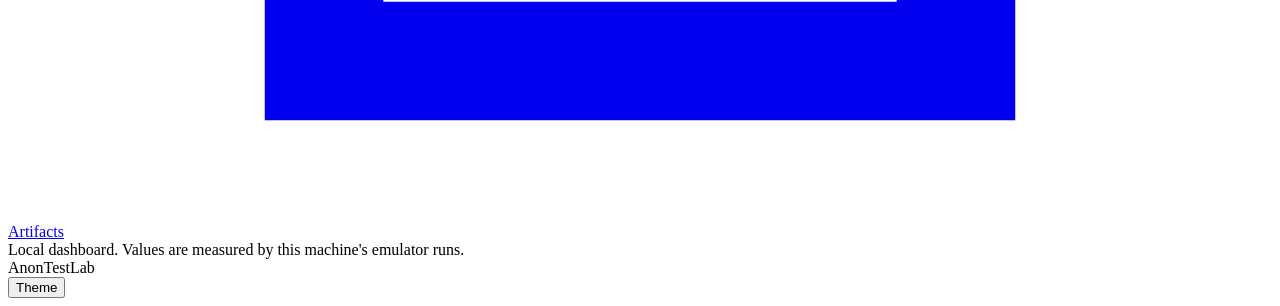
==== commit 256ef925: "Rebuild the dashboard as a multi-page workbench Replaces the single-page form in anontestlab/dashboa" ====
--- a/anontestlab/dashboard/static/index.html
+++ b/anontestlab/dashboard/static/index.html
@@ -2,390 +2,45 @@
 <html lang="en">
 <head>
 <meta charset="utf-8">
+<meta name="viewport" content="width=device-width, initial-scale=1">
 <title>AnonTestLab Dashboard</title>
-<style>
-  :root {
-    color-scheme: light dark;
-    --bg: #faf7fd;
-    --surface: #f2ecfa;
-    --surface-alt: #eaf6f3;
-    --border: #d9c9ef;
-    --accent: #a892d8;
-    --accent-strong: #8a6fc4;
-    --mint: #9bd9c8;
-    --peach: #f5c9a8;
-    --pink: #eab8c4;
-    --text: #3c3752;
-    --text-soft: #746e8c;
-  }
-  @media (prefers-color-scheme: dark) {
-    :root {
-      --bg: #211f2e;
-      --surface: #2b2740;
-      --surface-alt: #24303a;
-      --border: #473f66;
-      --accent: #c3b0ec;
-      --accent-strong: #d6c6f7;
-      --mint: #8fd6c2;
-      --peach: #e3b78f;
-      --pink: #e3a9ba;
-      --text: #e9e5f7;
-      --text-soft: #b3accf;
-    }
-  }
-  body {
-    font-family: -apple-system, system-ui, sans-serif;
-    max-width: 960px;
-    margin: 2rem auto;
-    padding: 0 1rem;
-    background: var(--bg);
-    color: var(--text);
-  }
-  h1 { font-size: 1.4rem; color: var(--accent-strong); }
-  h2 {
-    font-size: 1.1rem;
-    margin-top: 2rem;
-    border-bottom: 2px solid var(--border);
-    padding-bottom: .3rem;
-    color: var(--accent-strong);
-  }
-  fieldset {
-    border: 1px solid var(--border);
-    border-radius: 10px;
-    margin-bottom: 1rem;
-    background: var(--surface);
-  }
-  legend { font-weight: 600; padding: 0 .5rem; color: var(--accent-strong); }
-  label { display: inline-block; min-width: 220px; margin: .3rem 0; }
-  input[type=number], input[type=text], select {
-    width: 140px;
-    border: 1px solid var(--border);
-    border-radius: 6px;
-    background: var(--bg);
-    color: var(--text);
-    padding: .25rem .4rem;
-  }
-  input[type=checkbox] { accent-color: var(--accent); }
-  .row { display: flex; align-items: center; margin: .3rem 0; flex-wrap: wrap; }
-  .hidden { display: none !important; }
-  textarea {
-    width: 100%;
-    min-height: 260px;
-    font-family: ui-monospace, monospace;
-    font-size: .85rem;
-    box-sizing: border-box;
-    border: 1px solid var(--border);
-    border-radius: 8px;
-    background: var(--surface);
-    color: var(--text);
-    padding: .6rem;
-  }
-  button {
-    padding: .5rem 1.1rem;
-    font-size: 1rem;
-    cursor: pointer;
-    margin-right: .5rem;
-    border: 1px solid var(--border);
-    border-radius: 8px;
-    background: var(--mint);
-    color: var(--text);
-    transition: filter .15s ease;
-  }
-  button:hover { filter: brightness(0.95); }
-  button:disabled { filter: grayscale(0.5); cursor: default; }
-  table {
-    border-collapse: collapse;
-    width: 100%;
-    margin-top: .5rem;
-    border: 1px solid var(--border);
-    border-radius: 8px;
-    overflow: hidden;
-  }
-  td, th { border: 1px solid var(--border); padding: .4rem .6rem; text-align: left; font-size: .9rem; }
-  th { background: var(--surface-alt); color: var(--accent-strong); }
-  caption { text-align: left; font-weight: 600; padding: .3rem 0; color: var(--accent-strong); }
-  #status { margin: .5rem 0; font-style: italic; color: var(--text-soft); }
-  #error { color: #c0392b; white-space: pre-wrap; }
-  #progress {
-    font-family: ui-monospace, monospace;
-    font-size: .85rem;
-    margin: .3rem 0;
-    background: var(--surface-alt);
-    border: 1px solid var(--border);
-    border-radius: 8px;
-    padding: .1rem .8rem;
-  }
-  #progress div { padding: .25rem 0; }
-</style>
+<link rel="icon" href="data:,">
+<link rel="stylesheet" href="/static/styles.css">
 </head>
 <body>
-<h1>AnonTestLab Dashboard</h1>
-<p>A form over the same YAML experiment format the CLI uses. Fill in the
-basics, generate the YAML, tweak it directly if you need an advanced
-option (traffic shaping, link conditions, AS groups, watermarking) that
-isn't a field below, then run.</p>
-
-<h2>1. Mode</h2>
-<div class="row">
-  <label><input type="radio" name="mode" value="tor_like" checked onchange="onModeChange()"> tor_like (fixed preset)</label>
-  <label><input type="radio" name="mode" value="custom" onchange="onModeChange()"> custom</label>
+<div class="app">
+  <aside class="sidebar">
+    <div class="brand">
+      <div class="brand-mark">AT</div>
+      <div><h1>AnonTestLab</h1><p>Anonymous-network research workbench</p></div>
+    </div>
+    <nav class="nav" aria-label="Main">
+      <div class="nav-label">Workbench</div>
+      <a href="#/experiments" data-nav="experiments"><svg viewBox="0 0 16 16" fill="none" stroke="currentColor" stroke-width="1.5"><path d="M2 7l6-5 6 5v7H2z"/><path d="M6 14v-4h4v4"/></svg><span>Experiments</span></a>
+      <a href="#/new" data-nav="new"><svg viewBox="0 0 16 16" fill="none" stroke="currentColor" stroke-width="1.5"><rect x="2" y="2" width="12" height="12" rx="2"/><path d="M8 5v6M5 8h6"/></svg><span>New experiment</span></a>
+      <a href="#/runs" data-nav="runs"><svg viewBox="0 0 16 16" fill="none" stroke="currentColor" stroke-width="1.5"><path d="M4 3l9 5-9 5z"/></svg><span>Runs</span></a>
+      <a href="#/results" data-nav="results"><svg viewBox="0 0 16 16" fill="none" stroke="currentColor" stroke-width="1.5"><path d="M2 14h12M4 11V7M8 11V3M12 11V8"/></svg><span>Results</span></a>
+      <div class="nav-label">Research tools</div>
+      <a href="#/compare" data-nav="compare"><svg viewBox="0 0 16 16" fill="none" stroke="currentColor" stroke-width="1.5"><path d="M2 5h10l-3-3M14 11H4l3 3"/></svg><span>Compare</span></a>
+      <a href="#/sweep" data-nav="sweep"><svg viewBox="0 0 16 16" fill="none" stroke="currentColor" stroke-width="1.5"><path d="M2 12l4-5 3 3 5-7"/></svg><span>Sweep</span></a>
+      <a href="#/paired" data-nav="paired"><svg viewBox="0 0 16 16" fill="none" stroke="currentColor" stroke-width="1.5"><circle cx="4" cy="4" r="1.6"/><circle cx="12" cy="6" r="1.6"/><circle cx="4" cy="11" r="1.6"/><circle cx="12" cy="13" r="1.6"/><path d="M5.5 4.4l5 1.2M5.5 11.4l5 1.2"/></svg><span>Paired</span></a>
+      <a href="#/predict" data-nav="predict"><svg viewBox="0 0 16 16" fill="none" stroke="currentColor" stroke-width="1.5"><path d="M2 13c3 0 4-10 7-10s2 6 5 6"/></svg><span>Predict</span></a>
+      <a href="#/fidelity" data-nav="fidelity"><svg viewBox="0 0 16 16" fill="none" stroke="currentColor" stroke-width="1.5"><path d="M3 8.5l3 3 7-7"/></svg><span>Fidelity</span></a>
+      <div class="nav-label">Project</div>
+      <a href="#/artifacts" data-nav="artifacts"><svg viewBox="0 0 16 16" fill="none" stroke="currentColor" stroke-width="1.5"><path d="M4 2h5l3 3v9H4z"/><path d="M9 2v3h3"/></svg><span>Artifacts</span></a>
+    </nav>
+    <div class="side-foot" id="side-foot">Local dashboard. Values are measured by this machine's emulator runs.</div>
+  </aside>
+  <div class="main">
+    <header class="topbar">
+      <div class="crumbs" id="crumbs">AnonTestLab</div>
+      <div class="actions">
+        <button class="btn small" id="theme-btn" type="button" aria-label="Toggle color theme">Theme</button>
+      </div>
+    </header>
+    <main class="content" id="view" tabindex="-1"></main>
+  </div>
 </div>
-
-<h2>2. Basics</h2>
-<div class="row"><label for="name">Experiment name</label><input type="text" id="name" value="dashboard-run"></div>
-<div class="row"><label for="seed">Seed</label><input type="number" id="seed" value="20260903"></div>
-<div class="row"><label for="duration_s">Duration (s)</label><input type="number" id="duration_s" value="8" step="0.5"></div>
-<div class="row"><label for="num_sessions">Sessions</label><input type="number" id="num_sessions" value="8"></div>
-<div class="row"><label for="num_nodes">Relay nodes</label><input type="number" id="num_nodes" value="10"></div>
-<div class="row"><label for="real_rate">Real traffic rate (pkt/s)</label><input type="number" id="real_rate" value="5" step="0.5"></div>
-
-<fieldset id="custom-fields">
-<legend>3. Custom-only</legend>
-
-<div class="row"><label for="path_length">Path length (hops)</label><input type="number" id="path_length" value="3"></div>
-<div class="row"><label for="num_paths">Number of paths</label><input type="number" id="num_paths" value="1" onchange="onPathsChange()"></div>
-<div class="row" id="split-row"><label for="split_strategy">Split strategy</label>
-  <select id="split_strategy"><option value="round_robin">round_robin</option><option value="random">random</option></select>
-</div>
-
-<div class="row"><label><input type="checkbox" id="cover_enabled" onchange="onCoverChange()"> Enable cover traffic</label></div>
-<div class="row hidden" id="cover-fields">
-  <label for="cover_rate">Cover rate (pkt/s)</label><input type="number" id="cover_rate" value="5" step="0.5">
-  <label for="cover_drop">Drop probability/hop</label><input type="number" id="cover_drop" value="0" step="0.05" min="0" max="1">
-</div>
-
-<div class="row"><label for="crypto_algorithm">Crypto algorithm</label>
-  <select id="crypto_algorithm">
-    <option value="none">none</option>
-    <option value="aes256gcm" selected>aes256gcm</option>
-    <option value="chacha20poly1305">chacha20poly1305</option>
-  </select>
-</div>
-
-<div class="row"><label>Adversaries</label>
-  <label style="min-width:auto; margin-right:1rem"><input type="checkbox" id="adv_global" checked> global_observer</label>
-  <label style="min-width:auto; margin-right:1rem"><input type="checkbox" id="adv_compromise" onchange="onCompromiseChange()"> path_compromise</label>
-  <label style="min-width:auto"><input type="checkbox" id="adv_watermark"> watermark</label>
-</div>
-<div class="row hidden" id="compromise-fields">
-  <label for="compromised_fraction">Compromised fraction</label><input type="number" id="compromised_fraction" value="0.1" step="0.05" min="0" max="1">
-  <label for="compromise_trials">Monte Carlo trials</label><input type="number" id="compromise_trials" value="2000">
-</div>
-</fieldset>
-
-<div class="row">
-  <button onclick="generateYaml()">Generate YAML</button>
-</div>
-
-<h2>4. Experiment YAML (edit freely, including advanced options)</h2>
-<textarea id="yaml"></textarea>
-
-<div class="row">
-  <button id="run-btn" onclick="runExperiment()">Run Experiment</button>
-</div>
-<div id="status"></div>
-<div id="progress"></div>
-<div id="error"></div>
-
-<h2>Results</h2>
-<div id="results"></div>
-
-<script>
-function onModeChange() {
-  const custom = document.querySelector('input[name=mode]:checked').value === 'custom';
-  document.getElementById('custom-fields').classList.toggle('hidden', !custom);
-}
-function onCoverChange() {
-  document.getElementById('cover-fields').classList.toggle('hidden', !document.getElementById('cover_enabled').checked);
-}
-function onCompromiseChange() {
-  document.getElementById('compromise-fields').classList.toggle('hidden', !document.getElementById('adv_compromise').checked);
-}
-function onPathsChange() {
-  document.getElementById('split-row').classList.toggle('hidden', Number(document.getElementById('num_paths').value) <= 1);
-}
-onModeChange(); onCoverChange(); onCompromiseChange(); onPathsChange();
-
-function val(id) { return document.getElementById(id).value; }
-function checked(id) { return document.getElementById(id).checked; }
-
-function generateYaml() {
-  const mode = document.querySelector('input[name=mode]:checked').value;
-  const lines = [];
-  lines.push('experiment:');
-  lines.push(`  name: ${val('name')}`);
-  lines.push(`  mode: ${mode}`);
-  lines.push(`  seed: ${val('seed')}`);
-  lines.push(`  duration_s: ${val('duration_s')}`);
-  lines.push('');
-  lines.push('network:');
-  lines.push(`  nodes: ${val('num_nodes')}`);
-  lines.push('');
-  lines.push('sessions:');
-  lines.push(`  count: ${val('num_sessions')}`);
-  lines.push('');
-
-  if (mode === 'tor_like') {
-    lines.push('routing:');
-    lines.push('  strategy: random');
-    lines.push('  path_length: 3');
-    lines.push('');
-    lines.push('traffic:');
-    lines.push(`  real_rate: ${val('real_rate')}`);
-    lines.push('  cover_rate: 0');
-    lines.push('');
-    lines.push('adversary:');
-    lines.push('  type: global_observer');
-  } else {
-    const numPaths = Number(val('num_paths')) || 1;
-    lines.push('routing:');
-    if (numPaths > 1) {
-      lines.push('  paths:');
-      for (let i = 0; i < numPaths; i++) {
-        lines.push('    - strategy: random');
-        lines.push(`      path_length: ${val('path_length')}`);
-      }
-      lines.push(`  split_strategy: ${val('split_strategy')}`);
-    } else {
-      lines.push('  strategy: random');
-      lines.push(`  path_length: ${val('path_length')}`);
-    }
-    lines.push('');
-    lines.push('traffic:');
-    lines.push(`  real_rate: ${val('real_rate')}`);
-    if (checked('cover_enabled')) {
-      lines.push(`  cover_rate: ${val('cover_rate')}`);
-      lines.push('');
-      lines.push('cover_behaviour:');
-      lines.push(`  drop_probability: ${val('cover_drop')}`);
-    } else {
-      lines.push('  cover_rate: 0');
-    }
-    lines.push('');
-    lines.push('crypto:');
-    lines.push(`  algorithm: ${val('crypto_algorithm')}`);
-    lines.push('');
-
-    const advTypes = [];
-    if (checked('adv_global')) advTypes.push('global_observer');
-    if (checked('adv_compromise')) advTypes.push('path_compromise');
-    if (checked('adv_watermark')) advTypes.push('watermark');
-    lines.push('adversary:');
-    lines.push(`  types: [${advTypes.join(', ')}]`);
-    if (checked('adv_compromise')) {
-      lines.push(`  compromised_fraction: ${val('compromised_fraction')}`);
-      lines.push(`  compromise_trials: ${val('compromise_trials')}`);
-    }
-  }
-  document.getElementById('yaml').value = lines.join('\n') + '\n';
-}
-generateYaml();
-
-function formatEvent(e) {
-  if (e.type === 'relays_ready') return `${e.num_nodes} relays ready`;
-  if (e.type === 'session_complete') {
-    const buildMs = (e.build_delay_s * 1000).toFixed(0);
-    return `session ${e.completed}/${e.total} complete (${e.real_delivered}/${e.real_sent} real delivered, build ${buildMs}ms)`;
-  }
-  if (e.type === 'session_failed') return `session ${e.completed}/${e.total} FAILED: ${e.error}`;
-  if (e.type === 'experiment_complete') {
-    return e.sessions_failed ? `${e.sessions_failed}/${e.total} session(s) failed` : 'experiment complete';
-  }
-  return e.type;
-}
-
-function pollUntilDone(progressEl) {
-  const statusEl = document.getElementById('status');
-  const errorEl = document.getElementById('error');
-  const resultsEl = document.getElementById('results');
-  let seen = 0;
-  return new Promise((resolve, reject) => {
-    async function tick() {
-      try {
-        const resp = await fetch('/api/status');
-        const data = await resp.json();
-        for (; seen < data.events.length; seen++) {
-          const line = document.createElement('div');
-          line.textContent = formatEvent(data.events[seen]);
-          progressEl.appendChild(line);
-        }
-        if (data.active) {
-          setTimeout(tick, 700);
-          return;
-        }
-        if (data.error) {
-          statusEl.textContent = '';
-          errorEl.textContent = 'Error: ' + data.error;
-        } else if (data.result) {
-          statusEl.textContent = `Done, written to ${data.result.out_dir}/`;
-          resultsEl.appendChild(metricsTable(data.result.name, data.result.metrics));
-          if (data.result.baseline) {
-            resultsEl.appendChild(compareTable(
-              data.result.baseline.name, data.result.baseline.metrics, data.result.name, data.result.metrics
-            ));
-          }
-        }
-        resolve();
-      } catch (e) {
-        reject(e);
-      }
-    }
-    tick();
-  });
-}
-
-async function runExperiment() {
-  const statusEl = document.getElementById('status');
-  const errorEl = document.getElementById('error');
-  const resultsEl = document.getElementById('results');
-  const progressEl = document.getElementById('progress');
-  const runBtn = document.getElementById('run-btn');
-  errorEl.textContent = '';
-  resultsEl.innerHTML = '';
-  progressEl.innerHTML = '';
-  statusEl.textContent = 'Starting: this spawns real relay subprocesses...';
-  runBtn.disabled = true;
-  try {
-    const resp = await fetch('/api/run', {
-      method: 'POST',
-      headers: { 'Content-Type': 'application/json' },
-      body: JSON.stringify({ yaml_text: document.getElementById('yaml').value }),
-    });
-    const data = await resp.json();
-    if (!resp.ok) {
-      throw new Error(data.detail || `HTTP ${resp.status}`);
-    }
-    statusEl.textContent = `Running ${data.name}...`;
-    await pollUntilDone(progressEl);
-  } catch (e) {
-    statusEl.textContent = '';
-    errorEl.textContent = 'Error: ' + e.message;
-  } finally {
-    runBtn.disabled = false;
-  }
-}
-
-function fmt(v) {
-  if (v === null || v === undefined) return 'nan';
-  if (typeof v === 'number' && !Number.isInteger(v)) return v.toFixed(4);
-  return String(v);
-}
-
-function metricsTable(name, metrics) {
-  const table = document.createElement('table');
-  table.innerHTML = `<caption>${name}</caption><tr><th>metric</th><th>value</th></tr>` +
-    Object.entries(metrics).map(([k, v]) => `<tr><td>${k}</td><td>${fmt(v)}</td></tr>`).join('');
-  return table;
-}
-
-function compareTable(baseName, baseMetrics, treatName, treatMetrics) {
-  const keys = [...new Set([...Object.keys(baseMetrics), ...Object.keys(treatMetrics)])].sort();
-  const table = document.createElement('table');
-  table.innerHTML = `<caption>Baseline comparison (${baseName} vs ${treatName})</caption>` +
-    `<tr><th>metric</th><th>${baseName}</th><th>${treatName}</th></tr>` +
-    keys.map(k => `<tr><td>${k}</td><td>${fmt(baseMetrics[k])}</td><td>${fmt(treatMetrics[k])}</td></tr>`).join('');
-  return table;
-}
-</script>
+<script type="module" src="/static/app.js"></script>
 </body>
 </html>
